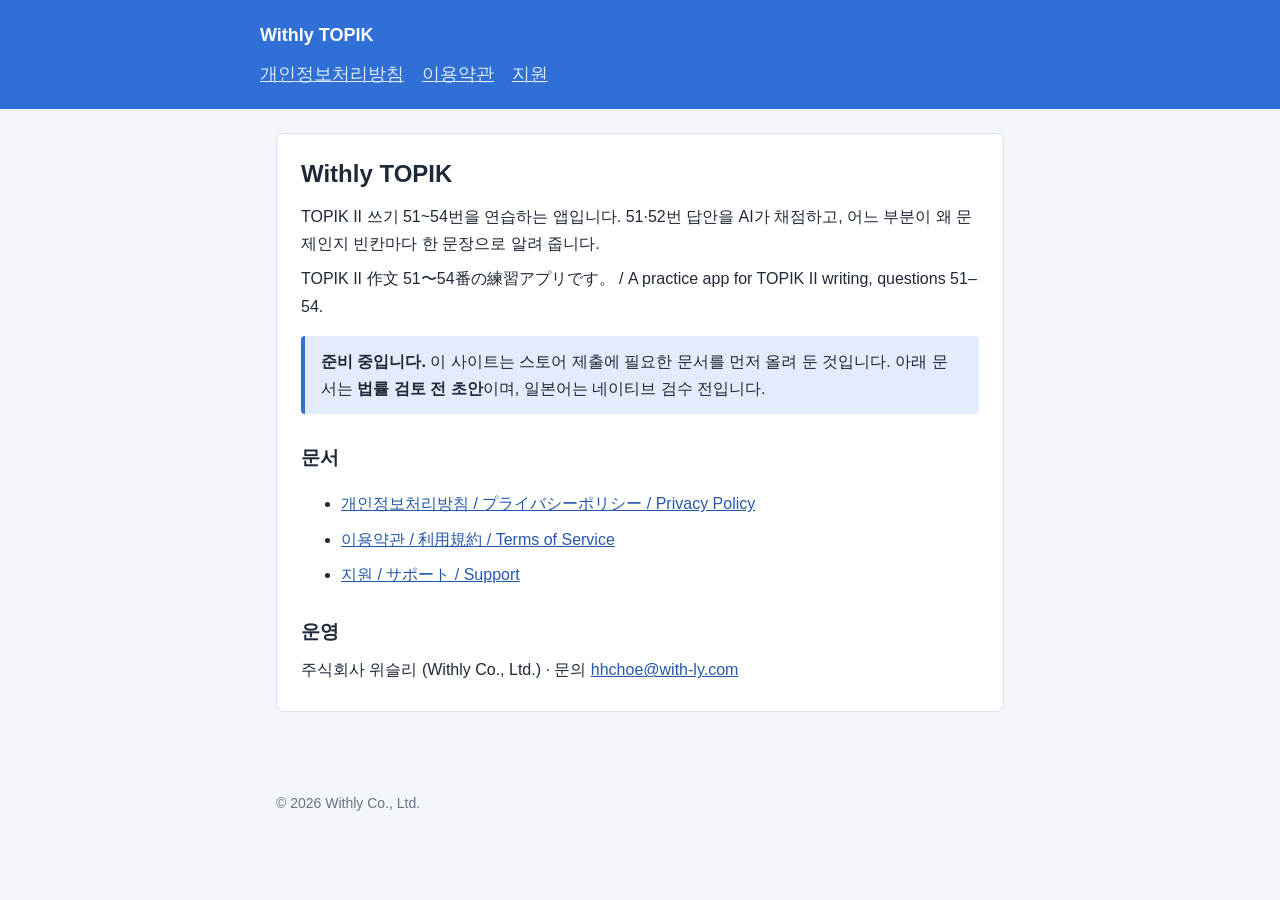
==== index.html @ 0be0c7d2 "공개 문서 페이지 — 개인정보처리방침·이용약관·지원 (ko 정본 / ja / en) 앱 저장소가 비공개라 Pages를 켤 수 없어 따로 뒀다. 세 문서 모두 법률 검토 전 초안이고" ====
<!DOCTYPE html>
<html lang="ko">
<head>
<meta charset="utf-8">
<meta name="viewport" content="width=device-width, initial-scale=1">
<title>Withly TOPIK</title>
<link rel="stylesheet" href="style.css">
</head>
<body>
<header><div class="wrap">
  <a href="./">Withly TOPIK</a>
  <nav>
    <a href="privacy.html">개인정보처리방침</a>
    <a href="terms.html">이용약관</a>
    <a href="support.html">지원</a>
  </nav>
</div></header>
<main>
  <div class="card">
    <h1>Withly TOPIK</h1>
    <p>TOPIK II 쓰기 51~54번을 연습하는 앱입니다. 51·52번 답안을 AI가 채점하고, 어느 부분이 왜 문제인지 빈칸마다 한 문장으로 알려 줍니다.</p>
    <p>TOPIK II 作文 51〜54番の練習アプリです。 / A practice app for TOPIK II writing, questions 51–54.</p>
    <div class="notice">
      <strong>준비 중입니다.</strong> 이 사이트는 스토어 제출에 필요한 문서를 먼저 올려 둔 것입니다.
      아래 문서는 <strong>법률 검토 전 초안</strong>이며, 일본어는 네이티브 검수 전입니다.
    </div>
    <h2>문서</h2>
    <ul>
      <li><a href="privacy.html">개인정보처리방침 / プライバシーポリシー / Privacy Policy</a></li>
      <li><a href="terms.html">이용약관 / 利用規約 / Terms of Service</a></li>
      <li><a href="support.html">지원 / サポート / Support</a></li>
    </ul>
    <h2>운영</h2>
    <p>주식회사 위슬리 (Withly Co., Ltd.) · 문의 <a href="mailto:hhchoe@with-ly.com">hhchoe@with-ly.com</a></p>
  </div>
</main>
<footer>© 2026 Withly Co., Ltd.</footer>
</body>
</html>
---- style.css ----
/* Withly TOPIK 공개 페이지 — 앱 theme.dart의 토큰을 그대로 옮겼다 (파란 헤더·흰 카드·연한 회청 배경). */
:root {
  --primary: #2F6FD6;
  --primary-dark: #2558AD;
  --primary-light: #E3ECFA;
  --bg: #F3F6FA;
  --surface: #FFFFFF;
  --border: #D9E1EC;
  --text: #1F2937;
  --text-secondary: #6B7280;
}
* { box-sizing: border-box; }
body {
  margin: 0;
  background: var(--bg);
  color: var(--text);
  font-family: -apple-system, BlinkMacSystemFont, "Segoe UI", "Noto Sans KR", "Noto Sans JP", sans-serif;
  font-size: 16px;
  line-height: 1.7;
}
header {
  background: var(--primary);
  color: #fff;
  padding: 20px 16px;
}
header .wrap { max-width: 760px; margin: 0 auto; }
header a { color: #fff; text-decoration: none; font-weight: 700; font-size: 18px; }
header nav { margin-top: 8px; font-size: 14px; }
header nav a { font-weight: 400; opacity: .85; margin-right: 14px; text-decoration: underline; }
main { max-width: 760px; margin: 0 auto; padding: 24px 16px 64px; }
.card {
  background: var(--surface);
  border: 1px solid var(--border);
  border-radius: 8px;
  padding: 20px 24px;
  margin-bottom: 16px;
}
h1 { font-size: 24px; margin: 0 0 4px; }
h2 { font-size: 19px; margin: 28px 0 8px; }
h3 { font-size: 16px; margin: 20px 0 6px; }
p, li { margin: 8px 0; }
table { border-collapse: collapse; width: 100%; margin: 12px 0; font-size: 15px; display: block; overflow-x: auto; }
th, td { border: 1px solid var(--border); padding: 8px 10px; text-align: left; vertical-align: top; }
th { background: var(--primary-light); color: var(--primary-dark); white-space: nowrap; }
code { background: var(--primary-light); padding: 1px 5px; border-radius: 4px; font-size: 14px; }
a { color: var(--primary-dark); }
.notice {
  background: var(--primary-light);
  border-left: 4px solid var(--primary);
  padding: 12px 16px;
  border-radius: 4px;
  margin: 16px 0;
}
.langs { margin: 0 0 20px; }
.langs button {
  font: inherit;
  font-size: 15px;
  padding: 8px 18px;
  margin-right: 8px;
  border: 1px solid var(--primary);
  background: var(--surface);
  color: var(--primary);
  border-radius: 8px;
  cursor: pointer;
}
.langs button[aria-selected="true"] { background: var(--primary); color: #fff; }
footer { color: var(--text-secondary); font-size: 14px; max-width: 760px; margin: 0 auto; padding: 0 16px 40px; }
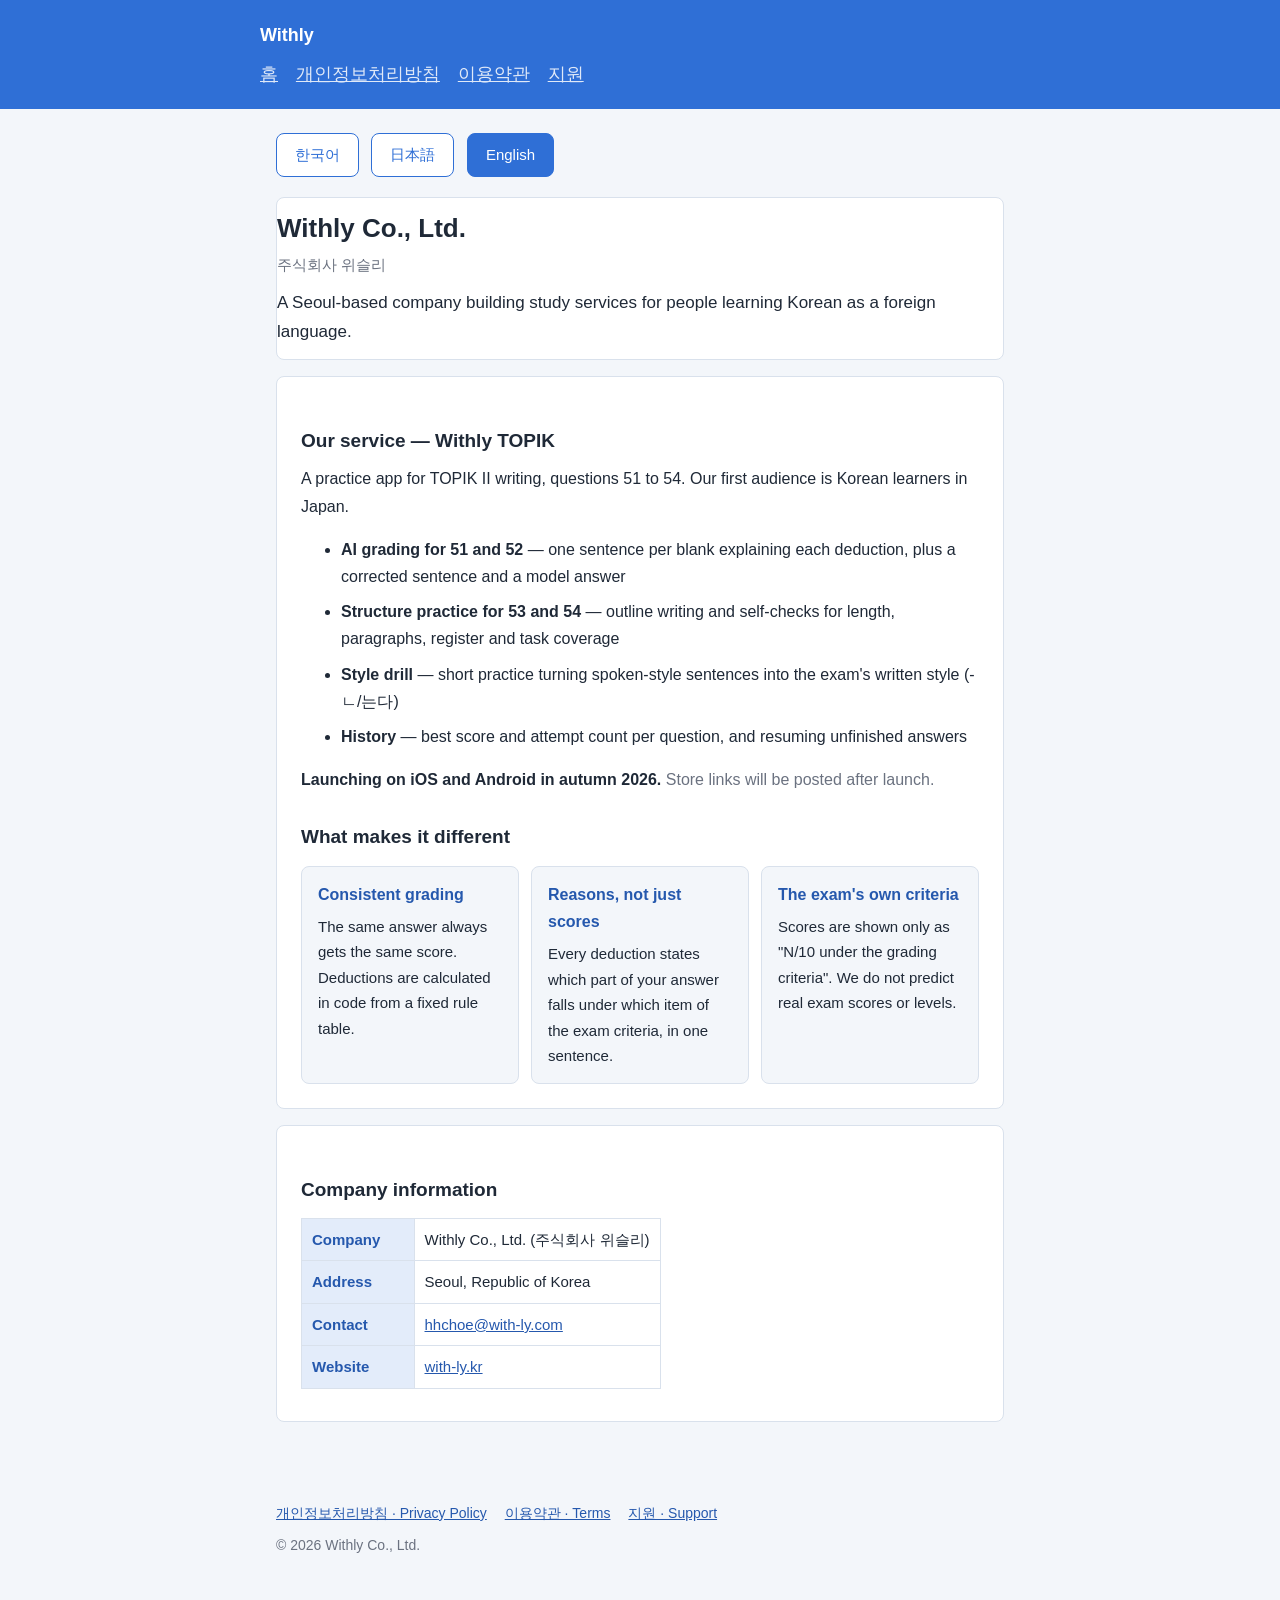
==== commit 16b584ba: "회사 홈페이지로 개편 — Apple Developer 등록 철회("웹사이트 최소 콘텐츠") 대응 - index.html: 회사 소개·서비스(Withly TOPIK)·특징 3개·회사" ====
--- a/index.html
+++ b/index.html
@@ -3,37 +3,183 @@
 <head>
 <meta charset="utf-8">
 <meta name="viewport" content="width=device-width, initial-scale=1">
-<title>Withly TOPIK</title>
+<title>주식회사 위슬리 — Withly Co., Ltd.</title>
+<meta name="description" content="주식회사 위슬리는 외국인 한국어 학습자를 위한 학습 서비스를 만드는 서울의 회사입니다. TOPIK II 쓰기 연습 앱 Withly TOPIK을 준비하고 있습니다.">
+<meta property="og:title" content="주식회사 위슬리 — Withly Co., Ltd.">
+<meta property="og:description" content="외국인 한국어 학습자를 위한 학습 서비스 — Withly TOPIK (TOPIK II 쓰기 연습)">
+<meta property="og:type" content="website">
+<meta property="og:url" content="https://with-ly.kr/">
+<link rel="icon" href="favicon.svg" type="image/svg+xml">
 <link rel="stylesheet" href="style.css">
 </head>
 <body>
 <header><div class="wrap">
-  <a href="./">Withly TOPIK</a>
+  <a href="./">Withly</a>
   <nav>
+    <a href="./">홈</a>
     <a href="privacy.html">개인정보처리방침</a>
     <a href="terms.html">이용약관</a>
     <a href="support.html">지원</a>
   </nav>
 </div></header>
 <main>
-  <div class="card">
-    <h1>Withly TOPIK</h1>
-    <p>TOPIK II 쓰기 51~54번을 연습하는 앱입니다. 51·52번 답안을 AI가 채점하고, 어느 부분이 왜 문제인지 빈칸마다 한 문장으로 알려 줍니다.</p>
-    <p>TOPIK II 作文 51〜54番の練習アプリです。 / A practice app for TOPIK II writing, questions 51–54.</p>
-    <div class="notice">
-      <strong>준비 중입니다.</strong> 이 사이트는 스토어 제출에 필요한 문서를 먼저 올려 둔 것입니다.
-      아래 문서는 <strong>법률 검토 전 초안</strong>이며, 일본어는 네이티브 검수 전입니다.
+<div class="langs">
+  <button type="button" data-lang="ko" aria-selected="true">한국어</button>
+  <button type="button" data-lang="ja" aria-selected="false">日本語</button>
+  <button type="button" data-lang="en" aria-selected="false">English</button>
+</div>
+
+<!-- ───────────────────────── 한국어 (정본) ───────────────────────── -->
+<section data-lang="ko" lang="ko">
+<div class="card hero">
+  <h1>주식회사 위슬리</h1>
+  <p class="en-name">Withly Co., Ltd.</p>
+  <p class="lead">외국인 한국어 학습자를 위한 학습 서비스를 만드는 서울의 회사입니다.</p>
+</div>
+
+<div class="card">
+  <h2>서비스 — Withly TOPIK</h2>
+  <p>TOPIK II 쓰기 51~54번을 연습하는 앱입니다. 첫 대상은 일본의 한국어 학습자입니다.</p>
+  <ul>
+    <li><strong>51·52번 AI 채점</strong> — 빈칸마다 감점 근거를 한 문장으로 알려 주고, 고친 문장과 모범답안을 함께 보여 줍니다</li>
+    <li><strong>53·54번 구조 연습</strong> — 개요 쓰기와 분량·문단·문체·과제 반영 자가점검</li>
+    <li><strong>문체 드릴</strong> — 구어체 문장을 시험 문어체(-ㄴ/는다체)로 바꾸는 짧은 연습</li>
+    <li><strong>학습 기록</strong> — 문항별 최고 점수와 시도 횟수, 쓰던 답안 이어 쓰기</li>
+  </ul>
+  <p><strong>iOS·Android 출시 준비 중</strong> (2026년 가을). <span class="store">스토어 링크는 출시 후 안내합니다.</span></p>
+
+  <h2>특징</h2>
+  <div class="features">
+    <div class="feature">
+      <h3>채점 일관성</h3>
+      <p>같은 답안에는 언제나 같은 점수가 나옵니다. 감점은 미리 정한 규칙표대로 코드가 계산합니다.</p>
     </div>
-    <h2>문서</h2>
-    <ul>
-      <li><a href="privacy.html">개인정보처리방침 / プライバシーポリシー / Privacy Policy</a></li>
-      <li><a href="terms.html">이용약관 / 利用規約 / Terms of Service</a></li>
-      <li><a href="support.html">지원 / サポート / Support</a></li>
-    </ul>
-    <h2>운영</h2>
-    <p>주식회사 위슬리 (Withly Co., Ltd.) · 문의 <a href="mailto:hhchoe@with-ly.com">hhchoe@with-ly.com</a></p>
+    <div class="feature">
+      <h3>근거 제시</h3>
+      <p>감점마다 답안의 어느 부분이 시험 기준의 어느 항목에 걸리는지 한 문장으로 밝힙니다.</p>
+    </div>
+    <div class="feature">
+      <h3>시험 기준 그대로</h3>
+      <p>점수는 "평가 기준 적용 시 N/10"으로만 보여 줍니다. 실제 시험 점수나 등급을 예측하지 않습니다.</p>
+    </div>
   </div>
+</div>
+
+<div class="card">
+  <h2>회사 정보</h2>
+  <table class="info">
+    <tr><th>법인명</th><td>주식회사 위슬리 (Withly Co., Ltd.)</td></tr>
+    <tr><th>주소</th><td>서울특별시, 대한민국<!-- 상세 주소: D-U-N-S 등록 주소와 똑같이 기재 --></td></tr>
+    <tr><th>문의</th><td><a href="mailto:hhchoe@with-ly.com">hhchoe@with-ly.com</a></td></tr>
+    <tr><th>웹사이트</th><td><a href="https://with-ly.kr/">with-ly.kr</a></td></tr>
+  </table>
+</div>
+</section>
+
+<!-- ───────────────────────── 日本語 ───────────────────────── -->
+<section data-lang="ja" lang="ja" hidden>
+<div class="card hero">
+  <h1>株式会社ウィズリー</h1>
+  <p class="en-name">Withly Co., Ltd.</p>
+  <p class="lead">外国人の韓国語学習者のための学習サービスをつくる、ソウルの会社です。</p>
+</div>
+
+<div class="card">
+  <h2>サービス — Withly TOPIK</h2>
+  <p>TOPIK II 作文 51〜54番を練習するアプリです。最初の対象は日本の韓国語学習者です。</p>
+  <ul>
+    <li><strong>51・52番のAI採点</strong> — 空欄ごとに減点の理由を一文で示し、添削文と模範解答を並べて見せます</li>
+    <li><strong>53・54番の構成練習</strong> — アウトラインづくりと、字数・段落・文体・課題反映の自己点検</li>
+    <li><strong>文体ドリル</strong> — 話し言葉の文を試験の書き言葉(-ㄴ/는다体)に直す短い練習</li>
+    <li><strong>学習記録</strong> — 問題ごとの最高点と挑戦回数、書きかけの答案の続き</li>
+  </ul>
+  <p><strong>iOS・Android 公開準備中</strong>(2026年秋)。<span class="store">ストアへのリンクは公開後にご案内します。</span></p>
+
+  <h2>特長</h2>
+  <div class="features">
+    <div class="feature">
+      <h3>採点の一貫性</h3>
+      <p>同じ答案にはいつも同じ点数がつきます。減点はあらかじめ決めた基準表どおりにプログラムが計算します。</p>
+    </div>
+    <div class="feature">
+      <h3>根拠の提示</h3>
+      <p>減点のたびに、答案のどの部分が試験基準のどの項目にあたるのかを一文で示します。</p>
+    </div>
+    <div class="feature">
+      <h3>試験基準そのまま</h3>
+      <p>点数は「評価基準適用時 N/10」の形でのみ表示します。実際の試験の点数や級を予測しません。</p>
+    </div>
+  </div>
+</div>
+
+<div class="card">
+  <h2>会社情報</h2>
+  <table class="info">
+    <tr><th>法人名</th><td>株式会社ウィズリー (Withly Co., Ltd.)</td></tr>
+    <tr><th>所在地</th><td>大韓民国 ソウル特別市</td></tr>
+    <tr><th>お問い合わせ</th><td><a href="mailto:hhchoe@with-ly.com">hhchoe@with-ly.com</a></td></tr>
+    <tr><th>ウェブサイト</th><td><a href="https://with-ly.kr/">with-ly.kr</a></td></tr>
+  </table>
+</div>
+</section>
+
+<!-- ───────────────────────── English ───────────────────────── -->
+<section data-lang="en" lang="en" hidden>
+<div class="card hero">
+  <h1>Withly Co., Ltd.</h1>
+  <p class="en-name">주식회사 위슬리</p>
+  <p class="lead">A Seoul-based company building study services for people learning Korean as a foreign language.</p>
+</div>
+
+<div class="card">
+  <h2>Our service — Withly TOPIK</h2>
+  <p>A practice app for TOPIK II writing, questions 51 to 54. Our first audience is Korean learners in Japan.</p>
+  <ul>
+    <li><strong>AI grading for 51 and 52</strong> — one sentence per blank explaining each deduction, plus a corrected sentence and a model answer</li>
+    <li><strong>Structure practice for 53 and 54</strong> — outline writing and self-checks for length, paragraphs, register and task coverage</li>
+    <li><strong>Style drill</strong> — short practice turning spoken-style sentences into the exam's written style (-ㄴ/는다)</li>
+    <li><strong>History</strong> — best score and attempt count per question, and resuming unfinished answers</li>
+  </ul>
+  <p><strong>Launching on iOS and Android in autumn 2026.</strong> <span class="store">Store links will be posted after launch.</span></p>
+
+  <h2>What makes it different</h2>
+  <div class="features">
+    <div class="feature">
+      <h3>Consistent grading</h3>
+      <p>The same answer always gets the same score. Deductions are calculated in code from a fixed rule table.</p>
+    </div>
+    <div class="feature">
+      <h3>Reasons, not just scores</h3>
+      <p>Every deduction states which part of your answer falls under which item of the exam criteria, in one sentence.</p>
+    </div>
+    <div class="feature">
+      <h3>The exam's own criteria</h3>
+      <p>Scores are shown only as "N/10 under the grading criteria". We do not predict real exam scores or levels.</p>
+    </div>
+  </div>
+</div>
+
+<div class="card">
+  <h2>Company information</h2>
+  <table class="info">
+    <tr><th>Company</th><td>Withly Co., Ltd. (주식회사 위슬리)</td></tr>
+    <tr><th>Address</th><td>Seoul, Republic of Korea</td></tr>
+    <tr><th>Contact</th><td><a href="mailto:hhchoe@with-ly.com">hhchoe@with-ly.com</a></td></tr>
+    <tr><th>Website</th><td><a href="https://with-ly.kr/">with-ly.kr</a></td></tr>
+  </table>
+</div>
+</section>
+
+<noscript><p>언어 전환에는 자바스크립트가 필요합니다. 위 세 언어가 모두 표시됩니다.</p></noscript>
 </main>
-<footer>© 2026 Withly Co., Ltd.</footer>
+<footer>
+  <nav>
+    <a href="privacy.html">개인정보처리방침 · Privacy Policy</a>
+    <a href="terms.html">이용약관 · Terms</a>
+    <a href="support.html">지원 · Support</a>
+  </nav>
+  <p>© 2026 Withly Co., Ltd.</p>
+</footer>
+<script src="lang.js"></script>
 </body>
 </html>
--- a/style.css
+++ b/style.css
@@ -65,3 +65,32 @@
 }
 .langs button[aria-selected="true"] { background: var(--primary); color: #fff; }
 footer { color: var(--text-secondary); font-size: 14px; max-width: 760px; margin: 0 auto; padding: 0 16px 40px; }
+
+/* ── 홈(회사 소개) ─────────────────────────────── */
+.hero { padding: 8px 0 4px; }
+.hero h1 { font-size: 26px; margin-bottom: 2px; }
+.hero .en-name { color: var(--text-secondary); font-size: 15px; margin: 0 0 12px; }
+.hero .lead { font-size: 17px; }
+.features { display: grid; grid-template-columns: repeat(3, 1fr); gap: 12px; margin: 12px 0 4px; }
+.feature { background: var(--bg); border: 1px solid var(--border); border-radius: 8px; padding: 14px 16px; }
+.feature h3 { margin: 0 0 6px; color: var(--primary-dark); }
+.feature p { margin: 0; font-size: 15px; }
+.info th { width: 7.5em; }
+.store { color: var(--text-secondary); }
+.revised { color: var(--text-secondary); font-size: 14px; margin: 0 0 16px; }
+footer nav a { margin-right: 14px; }
+
+/* ── 좁은 화면 (380px 폰 기준) ───────────────────── */
+@media (max-width: 600px) {
+  body { font-size: 15px; }
+  main { padding: 16px 12px 48px; }
+  .card { padding: 16px; }
+  h1, .hero h1 { font-size: 21px; }
+  h2 { font-size: 17px; }
+  .features { grid-template-columns: 1fr; }
+  header nav a { display: inline-block; margin: 4px 12px 0 0; }
+  .langs button { padding: 8px 12px; margin: 0 6px 6px 0; }
+  table { font-size: 14px; }
+  th { white-space: normal; }
+  .info th { width: auto; }
+}
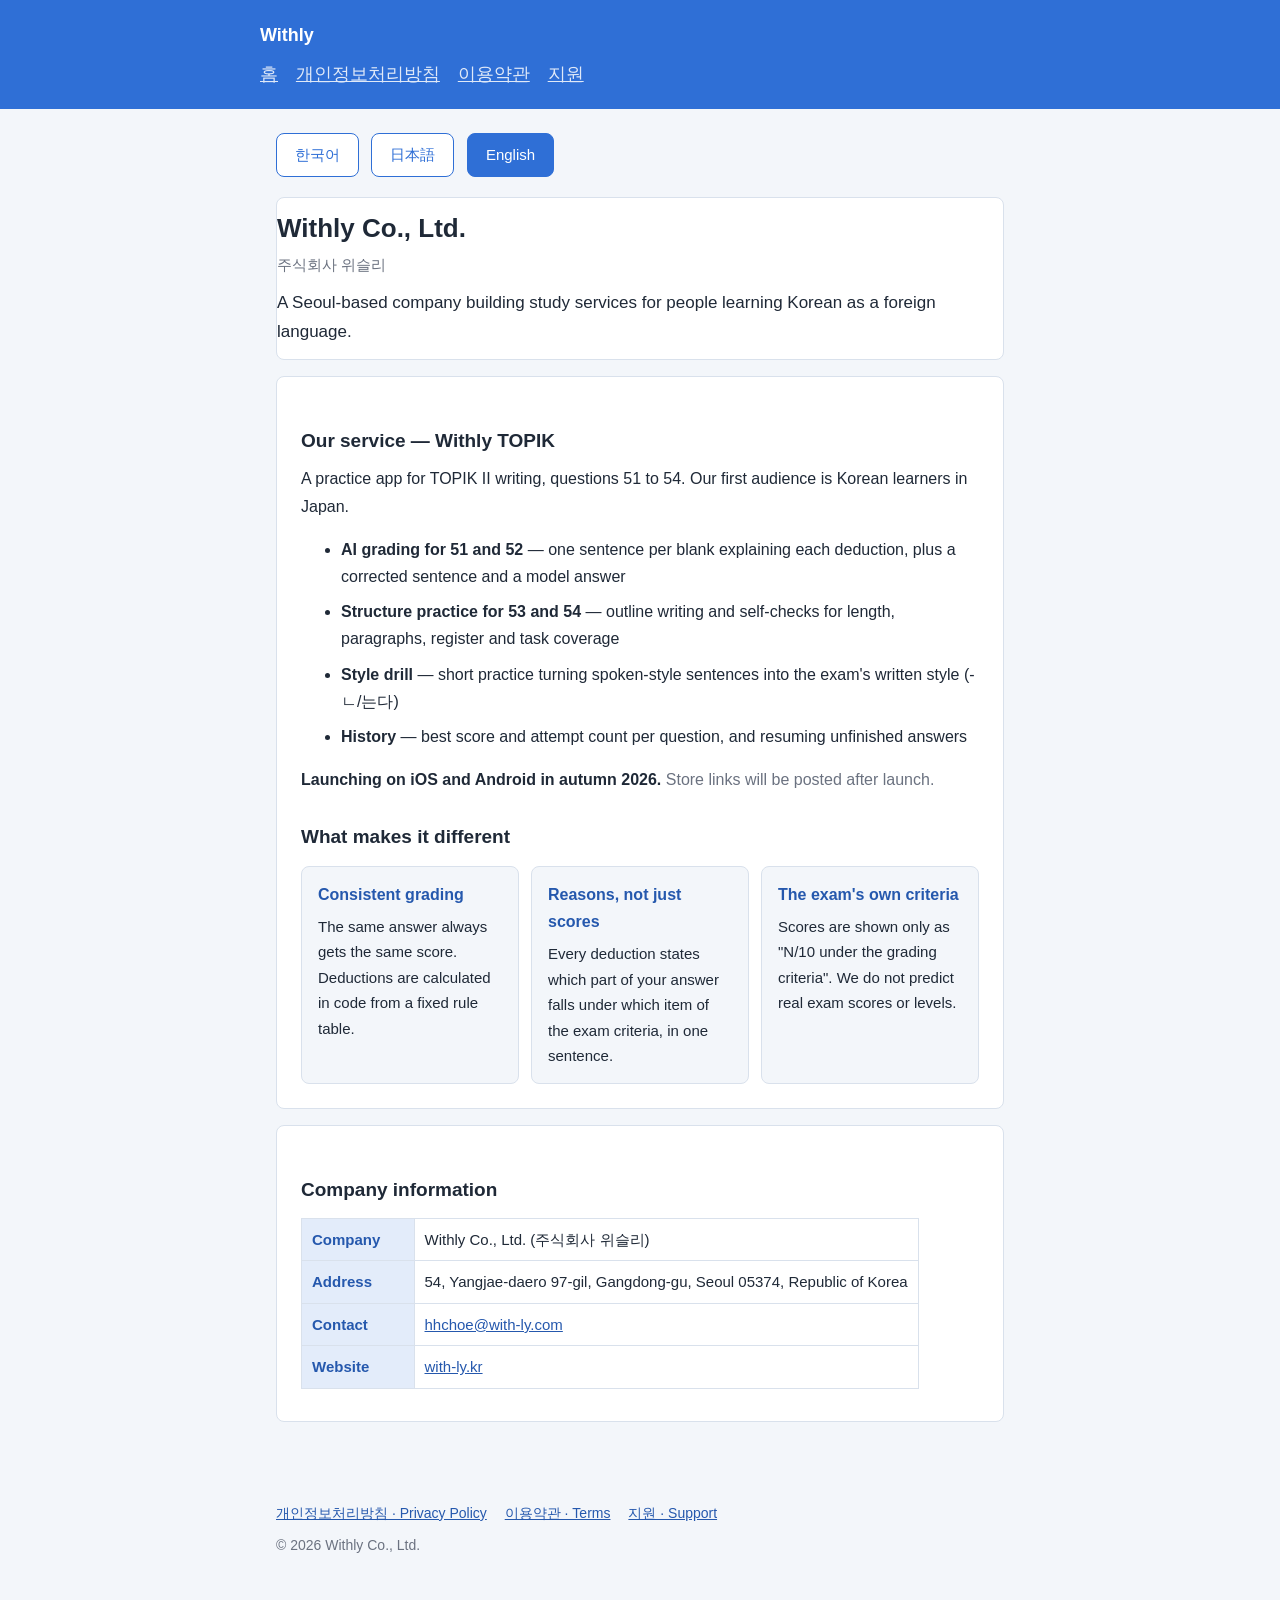
==== commit a6226b7c: "회사 정보에 상세 주소 (ko·ja·en) — D-U-N-S·Apple 등록 표기와 동일 Co-Authored-By: Claude Opus 5 (1M context) <norepl" ====
--- a/index.html
+++ b/index.html
@@ -69,7 +69,7 @@
   <h2>회사 정보</h2>
   <table class="info">
     <tr><th>법인명</th><td>주식회사 위슬리 (Withly Co., Ltd.)</td></tr>
-    <tr><th>주소</th><td>서울특별시, 대한민국<!-- 상세 주소: D-U-N-S 등록 주소와 똑같이 기재 --></td></tr>
+    <tr><th>주소</th><td>서울특별시 강동구 양재대로97길 54 (05374)</td></tr>
     <tr><th>문의</th><td><a href="mailto:hhchoe@with-ly.com">hhchoe@with-ly.com</a></td></tr>
     <tr><th>웹사이트</th><td><a href="https://with-ly.kr/">with-ly.kr</a></td></tr>
   </table>
@@ -116,7 +116,7 @@
   <h2>会社情報</h2>
   <table class="info">
     <tr><th>法人名</th><td>株式会社ウィズリー (Withly Co., Ltd.)</td></tr>
-    <tr><th>所在地</th><td>大韓民国 ソウル特別市</td></tr>
+    <tr><th>所在地</th><td>大韓民国 ソウル特別市 江東区 — 54, Yangjae-daero 97-gil, Gangdong-gu, Seoul 05374</td></tr>
     <tr><th>お問い合わせ</th><td><a href="mailto:hhchoe@with-ly.com">hhchoe@with-ly.com</a></td></tr>
     <tr><th>ウェブサイト</th><td><a href="https://with-ly.kr/">with-ly.kr</a></td></tr>
   </table>
@@ -163,7 +163,7 @@
   <h2>Company information</h2>
   <table class="info">
     <tr><th>Company</th><td>Withly Co., Ltd. (주식회사 위슬리)</td></tr>
-    <tr><th>Address</th><td>Seoul, Republic of Korea</td></tr>
+    <tr><th>Address</th><td>54, Yangjae-daero 97-gil, Gangdong-gu, Seoul 05374, Republic of Korea</td></tr>
     <tr><th>Contact</th><td><a href="mailto:hhchoe@with-ly.com">hhchoe@with-ly.com</a></td></tr>
     <tr><th>Website</th><td><a href="https://with-ly.kr/">with-ly.kr</a></td></tr>
   </table>
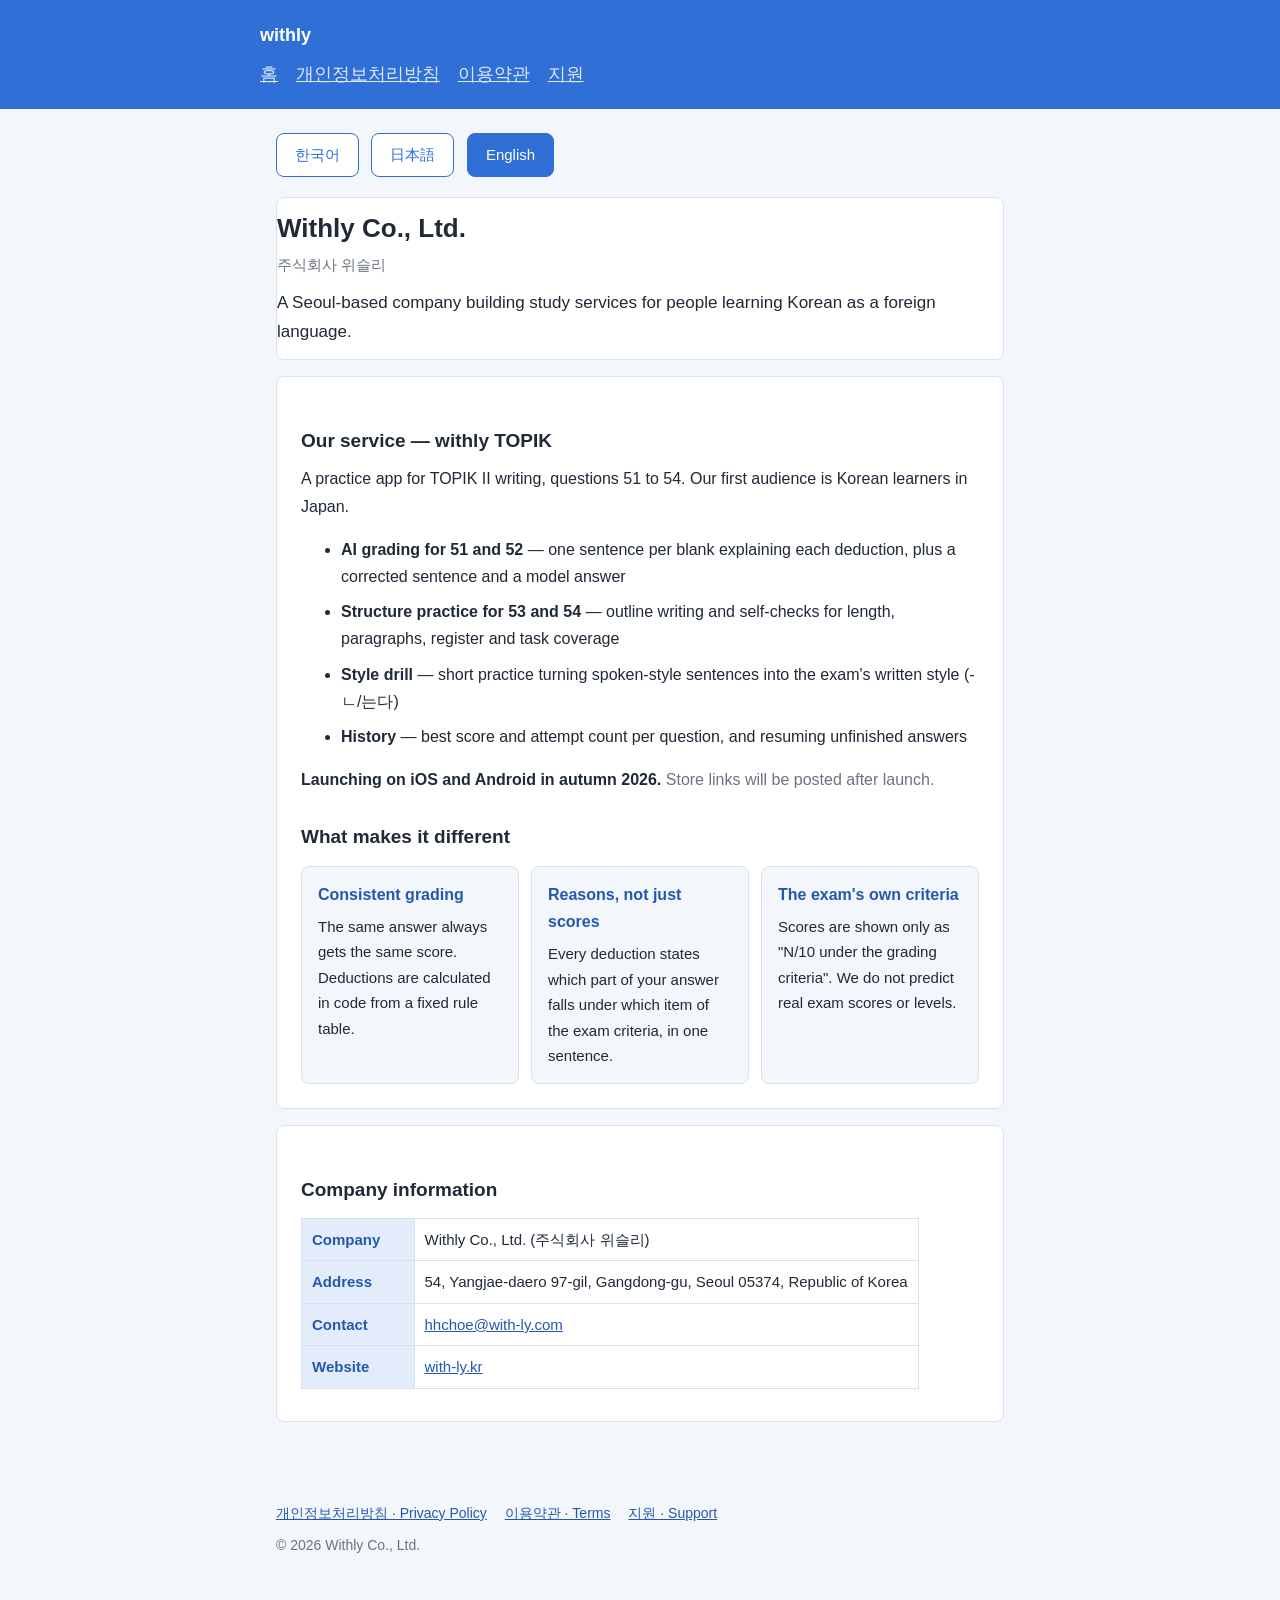
==== commit d2b4e3ce: "서비스 이름 소문자 표기 withly TOPIK · 상단 로고 글자 withly (법인명 Withly Co., Ltd.는 그대로) Co-Authored-By: Claude Opus" ====
--- a/index.html
+++ b/index.html
@@ -4,9 +4,9 @@
 <meta charset="utf-8">
 <meta name="viewport" content="width=device-width, initial-scale=1">
 <title>주식회사 위슬리 — Withly Co., Ltd.</title>
-<meta name="description" content="주식회사 위슬리는 외국인 한국어 학습자를 위한 학습 서비스를 만드는 서울의 회사입니다. TOPIK II 쓰기 연습 앱 Withly TOPIK을 준비하고 있습니다.">
+<meta name="description" content="주식회사 위슬리는 외국인 한국어 학습자를 위한 학습 서비스를 만드는 서울의 회사입니다. TOPIK II 쓰기 연습 앱 withly TOPIK을 준비하고 있습니다.">
 <meta property="og:title" content="주식회사 위슬리 — Withly Co., Ltd.">
-<meta property="og:description" content="외국인 한국어 학습자를 위한 학습 서비스 — Withly TOPIK (TOPIK II 쓰기 연습)">
+<meta property="og:description" content="외국인 한국어 학습자를 위한 학습 서비스 — withly TOPIK (TOPIK II 쓰기 연습)">
 <meta property="og:type" content="website">
 <meta property="og:url" content="https://with-ly.kr/">
 <link rel="icon" href="favicon.svg" type="image/svg+xml">
@@ -14,7 +14,7 @@
 </head>
 <body>
 <header><div class="wrap">
-  <a href="./">Withly</a>
+  <a href="./">withly</a>
   <nav>
     <a href="./">홈</a>
     <a href="privacy.html">개인정보처리방침</a>
@@ -38,7 +38,7 @@
 </div>
 
 <div class="card">
-  <h2>서비스 — Withly TOPIK</h2>
+  <h2>서비스 — withly TOPIK</h2>
   <p>TOPIK II 쓰기 51~54번을 연습하는 앱입니다. 첫 대상은 일본의 한국어 학습자입니다.</p>
   <ul>
     <li><strong>51·52번 AI 채점</strong> — 빈칸마다 감점 근거를 한 문장으로 알려 주고, 고친 문장과 모범답안을 함께 보여 줍니다</li>
@@ -85,7 +85,7 @@
 </div>
 
 <div class="card">
-  <h2>サービス — Withly TOPIK</h2>
+  <h2>サービス — withly TOPIK</h2>
   <p>TOPIK II 作文 51〜54番を練習するアプリです。最初の対象は日本の韓国語学習者です。</p>
   <ul>
     <li><strong>51・52番のAI採点</strong> — 空欄ごとに減点の理由を一文で示し、添削文と模範解答を並べて見せます</li>
@@ -132,7 +132,7 @@
 </div>
 
 <div class="card">
-  <h2>Our service — Withly TOPIK</h2>
+  <h2>Our service — withly TOPIK</h2>
   <p>A practice app for TOPIK II writing, questions 51 to 54. Our first audience is Korean learners in Japan.</p>
   <ul>
     <li><strong>AI grading for 51 and 52</strong> — one sentence per blank explaining each deduction, plus a corrected sentence and a model answer</li>
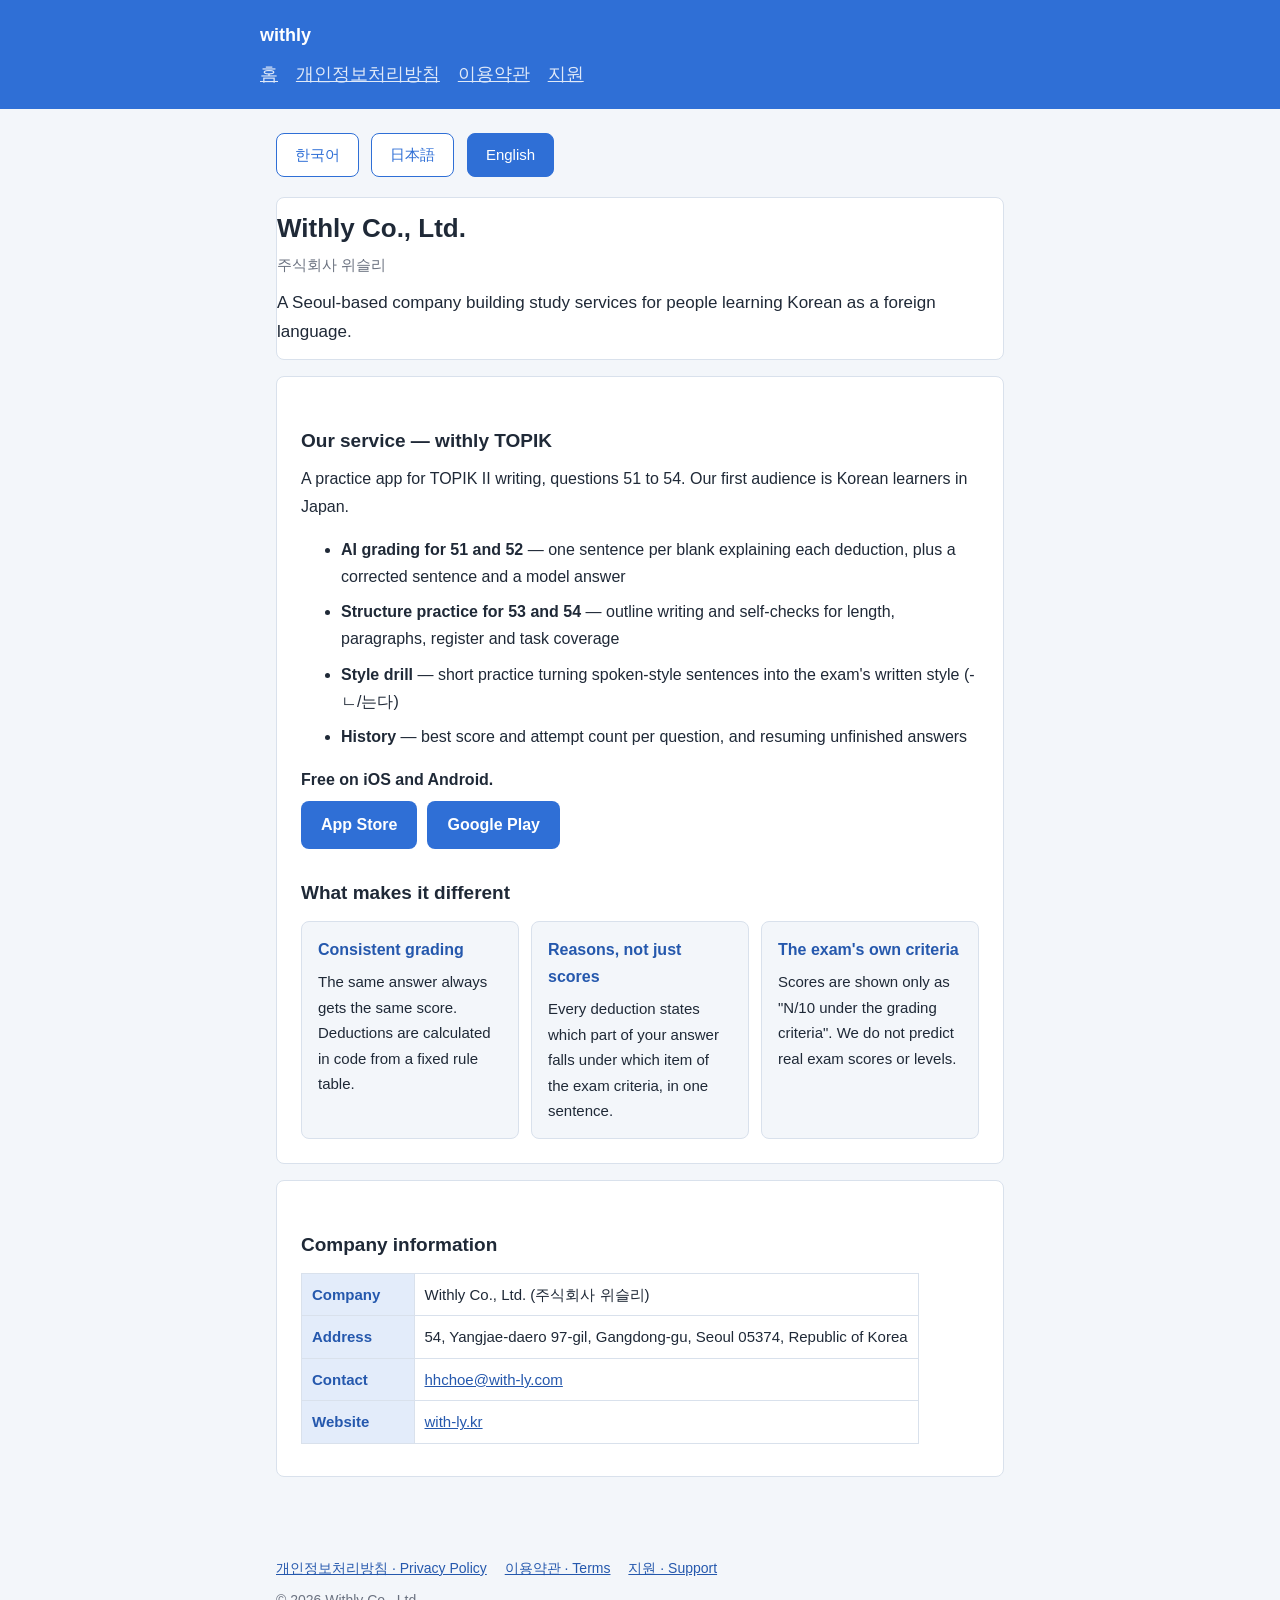
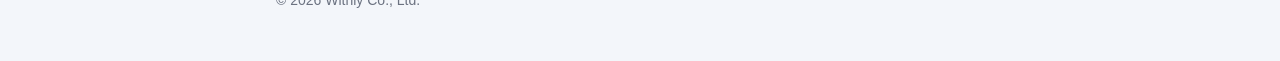
==== commit 7f8799ab: "스토어 버튼(한·일·영, 홈페이지 측정 꼬리표) · 채널별 측정 주소 app.html(?c=채널 → 기기별 스토어) Co-Authored-By: Claude Opus 5.5 <no" ====
--- a/index.html
+++ b/index.html
@@ -46,7 +46,8 @@
     <li><strong>문체 드릴</strong> — 구어체 문장을 시험 문어체(-ㄴ/는다체)로 바꾸는 짧은 연습</li>
     <li><strong>학습 기록</strong> — 문항별 최고 점수와 시도 횟수, 쓰던 답안 이어 쓰기</li>
   </ul>
-  <p><strong>iOS·Android 출시 준비 중</strong> (2026년 가을). <span class="store">스토어 링크는 출시 후 안내합니다.</span></p>
+  <p><strong>iOS·Android에서 무료로 받을 수 있습니다.</strong></p>
+  <p class="stores"><a class="store-btn" href="https://apps.apple.com/app/apple-store/id6833775457?pt=129787812&amp;ct=homepage&amp;mt=8">App Store</a> <a class="store-btn" href="https://play.google.com/store/apps/details?id=kr.withly.topik&amp;referrer=utm_source%3Dhomepage%26utm_medium%3Dweb%26utm_campaign%3Dhomepage">Google Play</a></p>
 
   <h2>특징</h2>
   <div class="features">
@@ -93,7 +94,8 @@
     <li><strong>文体ドリル</strong> — 話し言葉の文を試験の書き言葉(-ㄴ/는다体)に直す短い練習</li>
     <li><strong>学習記録</strong> — 問題ごとの最高点と挑戦回数、書きかけの答案の続き</li>
   </ul>
-  <p><strong>iOS・Android 公開準備中</strong>(2026年秋)。<span class="store">ストアへのリンクは公開後にご案内します。</span></p>
+  <p><strong>iOS・Androidで無料配信中です。</strong></p>
+  <p class="stores"><a class="store-btn" href="https://apps.apple.com/app/apple-store/id6833775457?pt=129787812&amp;ct=homepage&amp;mt=8">App Store</a> <a class="store-btn" href="https://play.google.com/store/apps/details?id=kr.withly.topik&amp;referrer=utm_source%3Dhomepage%26utm_medium%3Dweb%26utm_campaign%3Dhomepage">Google Play</a></p>
 
   <h2>特長</h2>
   <div class="features">
@@ -140,7 +142,8 @@
     <li><strong>Style drill</strong> — short practice turning spoken-style sentences into the exam's written style (-ㄴ/는다)</li>
     <li><strong>History</strong> — best score and attempt count per question, and resuming unfinished answers</li>
   </ul>
-  <p><strong>Launching on iOS and Android in autumn 2026.</strong> <span class="store">Store links will be posted after launch.</span></p>
+  <p><strong>Free on iOS and Android.</strong></p>
+  <p class="stores"><a class="store-btn" href="https://apps.apple.com/app/apple-store/id6833775457?pt=129787812&amp;ct=homepage&amp;mt=8">App Store</a> <a class="store-btn" href="https://play.google.com/store/apps/details?id=kr.withly.topik&amp;referrer=utm_source%3Dhomepage%26utm_medium%3Dweb%26utm_campaign%3Dhomepage">Google Play</a></p>
 
   <h2>What makes it different</h2>
   <div class="features">
--- a/style.css
+++ b/style.css
@@ -77,6 +77,9 @@
 .feature p { margin: 0; font-size: 15px; }
 .info th { width: 7.5em; }
 .store { color: var(--text-secondary); }
+.stores { display: flex; flex-wrap: wrap; gap: 10px; margin: 4px 0 8px; }
+.store-btn { display: inline-block; background: var(--primary); color: #fff; text-decoration: none; font-weight: 700; padding: 10px 20px; border-radius: 8px; }
+.store-btn:hover { background: var(--primary-dark); }
 .revised { color: var(--text-secondary); font-size: 14px; margin: 0 0 16px; }
 footer nav a { margin-right: 14px; }
 
